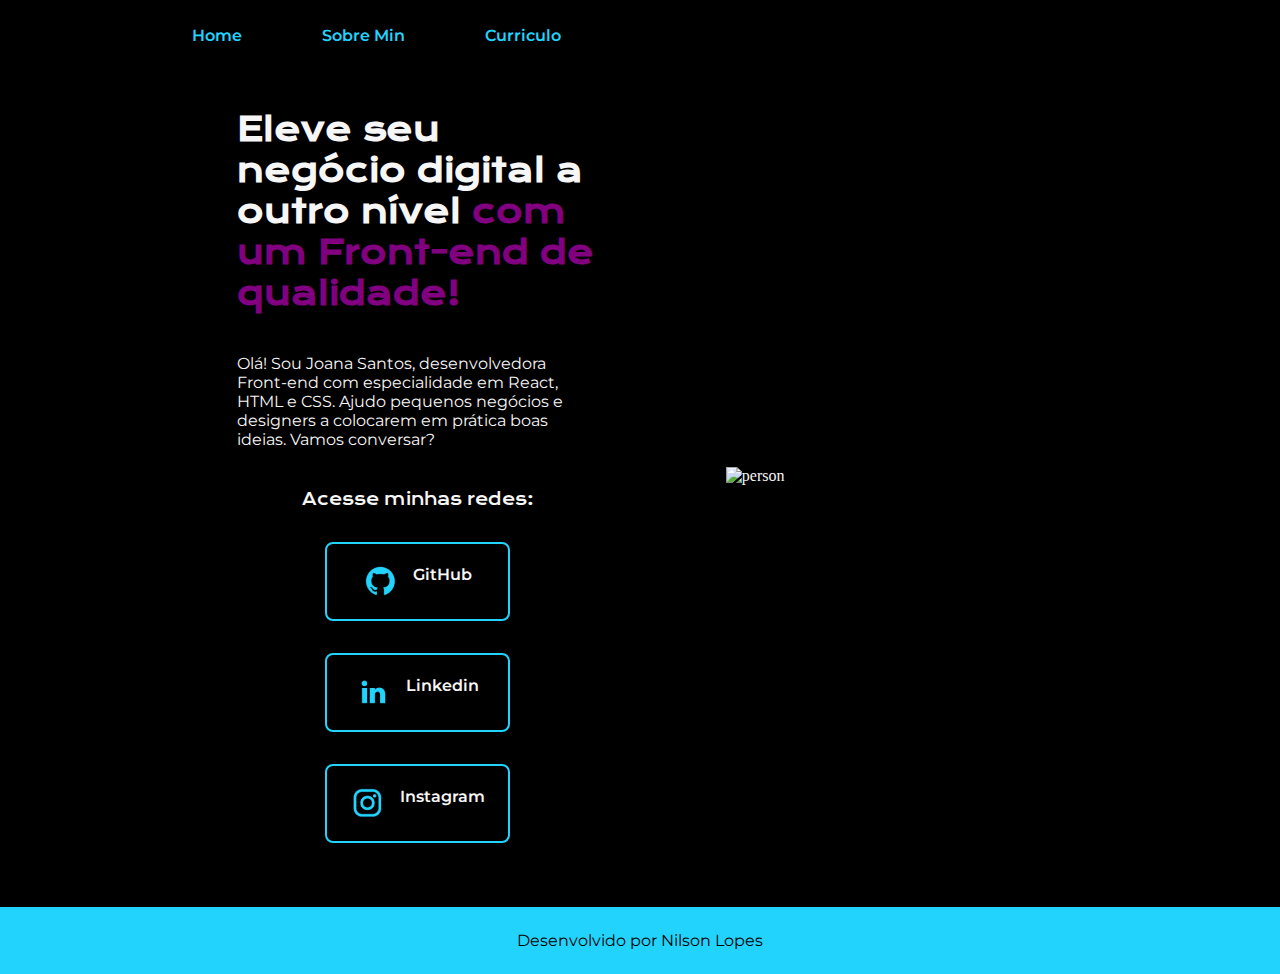
==== index.html @ 491b9b26 "upload-portifolio" ====
<!DOCTYPE html>
<html lang="pt-br">
<head>
    <meta charset="UTF-8">
    <meta http-equiv="X-UA-Compatible" content="IE=edge">
    <meta name="viewport" content="width=device-width, initial-scale=1.0">
    <link rel="stylesheet" href="./styles/style.css">
    <!--<link rel="stylesheet" href="reset.css">-->
    <title>Document</title>
</head>
<body>
    <header class="cabecalho">
        <nav class="cabecalho__menu">
            <a class="cabecalho__menu__link" href="index.html">Home</a>
            <a class="cabecalho__menu__link" href="about.html">Sobre Min</a>
            <a class="cabecalho__menu__link" href="curriculo.html">Curriculo</a>
        </nav>
    </header>

    <main class="apresentacao">
        <section class="apresentacao__conteudo">
            <h1 class="apresentacao__conteudo__titulo">Eleve seu negócio digital a outro nível <strong>com um Front-end de qualidade!</strong></h1>
            <p class="apresentacao__conteudo__texto">Olá! Sou Joana Santos, desenvolvedora Front-end com especialidade em React, HTML e CSS. Ajudo pequenos negócios e designers a colocarem em prática boas ideias. Vamos conversar?</p>
            <div class="apresentacao__links">
                <h2 class="apresentacao__links_subtitulo">Acesse minhas redes:</h2>
                <a class="apresentacao__links__navegacao" href="https://github.com/nilsondev90">
                    <img src="./assets/github.png">
                    GitHub
                </a>
                <a class="apresentacao__links__navegacao" href="https://www.linkedin.com/in/nilson-lopes-0a0b37164/">
                    <img src="./assets/linkedin.png">
                    Linkedin
                </a>
                <a class="apresentacao__links__navegacao" href="https://instagram.com/nilson.dev">
                    <img src="./assets/instagram.png">
                    Instagram
                </a>
                <!-- <a class="apresentacao__links__link" href="https://instagram.com/nilson.dev">Instagram</a> -->
            </div>
        </section>
        <img class="apresentacao__imagem" src="./assets/imagem.png" alt="person">
    </main>

    <footer class="rodape">
        <p>Desenvolvido por Nilson Lopes</p>
    </footer>

</body>
</html>
---- styles/style.css ----
@import url('https://fonts.googleapis.com/css2?family=Krona+One&family=Montserrat:wght@400;600&display=swap');

:root {
    --color-primary: #000000;
    --color-secundary: #F6F6F6;
    --color-terciary: #22D4FD;
    --color--hover: #272727;

    --font-primary: 'Krona One', sans-serif;
    --font-secundary: 'Montserrat', sans-serif;
}

* {
    margin: 0;
    padding: 0;
}

body {
    /* height: 100vh;  Para usar 100% da altura */
    box-sizing: border-box;
    background: var(--color-primary);
    color: var(--color-secundary);
}

a {
    text-decoration: none; /* Retirar sublinhado do texto */
}

strong {
    color: purple;
}

span {
    color: brown;
    border: 1px solid brown;
    padding: 10px;
}

/* 
15% é o mesmo valor do espaçamento do body
padding: 25px 50px 75px 100px;
    top padding is 25px
    right padding is 50px
    bottom padding is 75px
    left padding is 100px
*/

.cabecalho {
    padding: 2% 0% 0% 15%; 
}

.cabecalho__menu {
    display: flex;
    gap: 80px;
}

.cabecalho__menu__link {
    font-family: var(--font-secundary);
    font-size: 1rem;
    font-weight: 600;
    color: var(--color-terciary);
    text-decoration: none;
}

.apresentacao {
    /* margin: 10% 15%;  adiciona uma margem para centralizar os quadrados na tela */
    padding: 5% 15%;
    display: flex; /* coloca os quadrados lado a lado */
    align-items: center;
    justify-content: space-between;
    gap: 82px;
}

.apresentacao__conteudo {
    padding: 0% 5%;
    width: 50%;
    gap: 12px;
    display: flex;
    flex-direction: column;
    gap: 40px;
}

.apresentacao__conteudo__titulo {
    font-size: 2.25; /* 2.25rem equivale a +ou- 36px. 1rem = 16px (próprio para usuário alterar no navegador)*/
    font-family: var(--font-primary);
}

.titulo-destaque {
    color: var(--color-terciary);
}

.apresentacao__conteudo__texto {
    font-size: 1rem;
    font-family: var(--font-secundary);
}

.apresentacao__links {
    display: flex;
    flex-direction: column; /* Coloca na posição Horizontal */
    justify-content: space-between;
    align-items: center; /* Alinhar a div no centro */
    gap: 32px; /* Espaçamento entre os intens da div */
}

.apresentacao__links_subtitulo {
    font-family: var(--font-primary);
    font-weight: 400;
    font-size: 1rem;
}

.apresentacao__links__navegacao {
    /* background-color: #22D4FD; */
    display: flex; /* Posiciona os icones de forma padrão */
    justify-content: center; /* Alinha os icones e textos para o centro */
    gap: 16px; /* Espaçamento entre o icone e o texto */
    border: 2px solid var(--color-terciary);
    width: 50%;
    text-align: center;
    border-radius: 8px;
    font-size: 1rem;
    padding: 21.5px 0;
    color: var(--color-secundary);
    text-decoration: none;
    font-family: var(--font-secundary);
    font-weight: 600;
}

.apresentacao__links__navegacao:hover {
    background-color: var(--color--hover);
}

.apresentacao__imagem{
    width: 50%;
}

.rodape {
    padding: 24px;
    color: var(--color-primary);
    background-color: var(--color-terciary);
    text-align: center;
    font-family: var(--font-secundary);
    font-size: 1rem;
    font-weight: 400;
}

@media (max-width: 1200px) {
    .cabecalho {
        padding: 10%;
    }
    .cabecalho__menu {
        justify-content: center;
    }
    .apresentacao {
        flex-direction: column-reverse; /* Deixando a imagem em cima - trocando a ordem */
        padding: 5% ;
    }
    .apresentacao__conteudo {
        width: auto;
    }
}
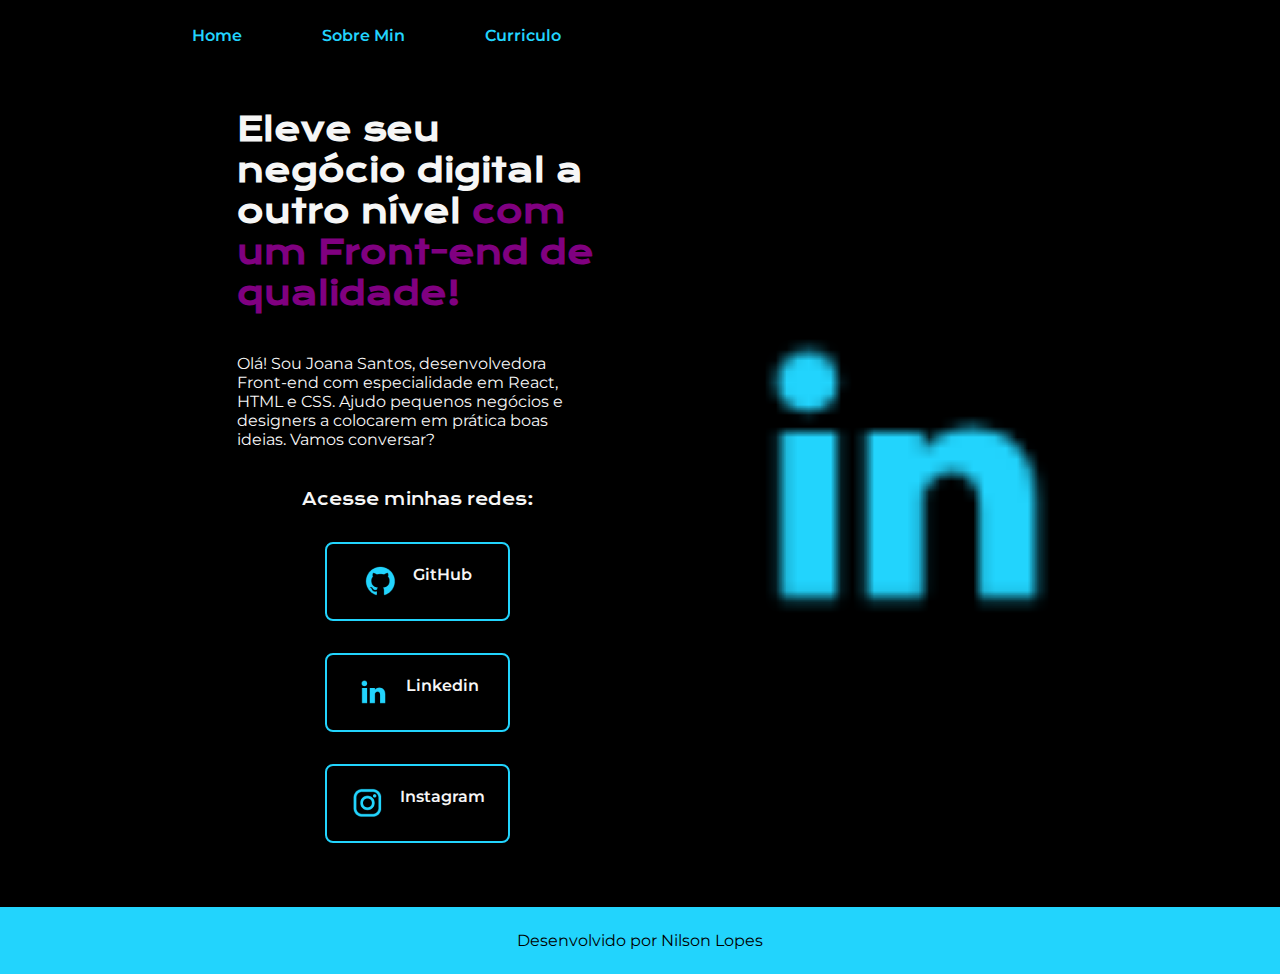
==== commit 4a0be311: "Update index.html" ====
--- a/index.html
+++ b/index.html
@@ -38,7 +38,7 @@
                 <!-- <a class="apresentacao__links__link" href="https://instagram.com/nilson.dev">Instagram</a> -->
             </div>
         </section>
-        <img class="apresentacao__imagem" src="./assets/imagem.png" alt="person">
+        <img class="apresentacao__imagem" src="./assets/linkedin.png" alt="person">
     </main>
 
     <footer class="rodape">
@@ -46,4 +46,4 @@
     </footer>
 
 </body>
-</html>+</html>
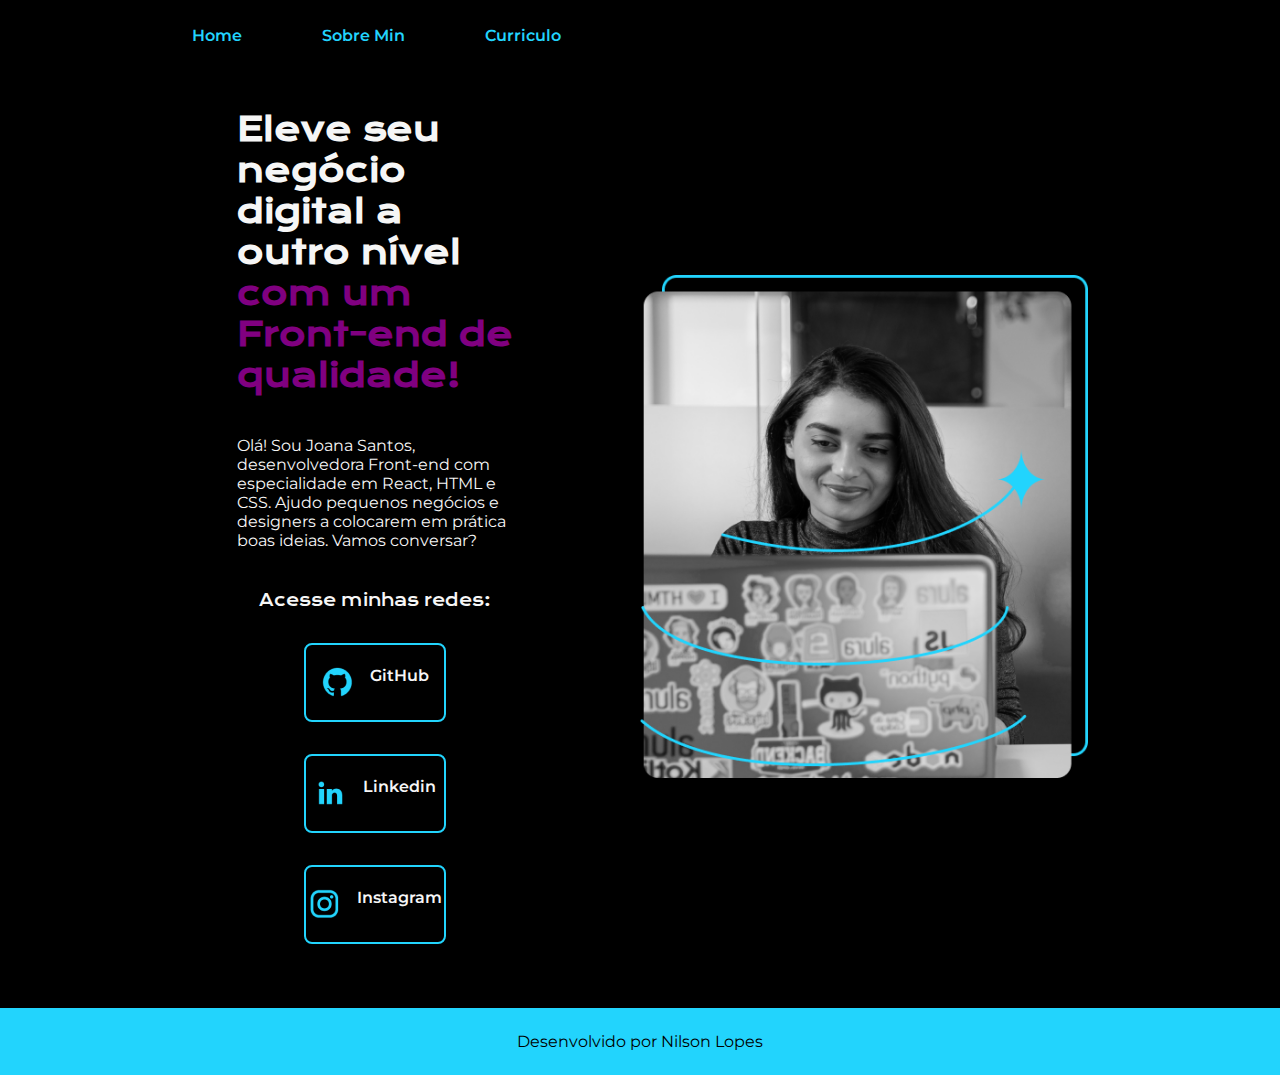
==== commit 5051f505: "Update index.html" ====
--- a/index.html
+++ b/index.html
@@ -38,7 +38,7 @@
                 <!-- <a class="apresentacao__links__link" href="https://instagram.com/nilson.dev">Instagram</a> -->
             </div>
         </section>
-        <img class="apresentacao__imagem" src="./assets/linkedin.png" alt="person">
+        <img class="apresentacao__imagem" src="./assets/foto_perfil.png" alt="person">
     </main>
 
     <footer class="rodape">
